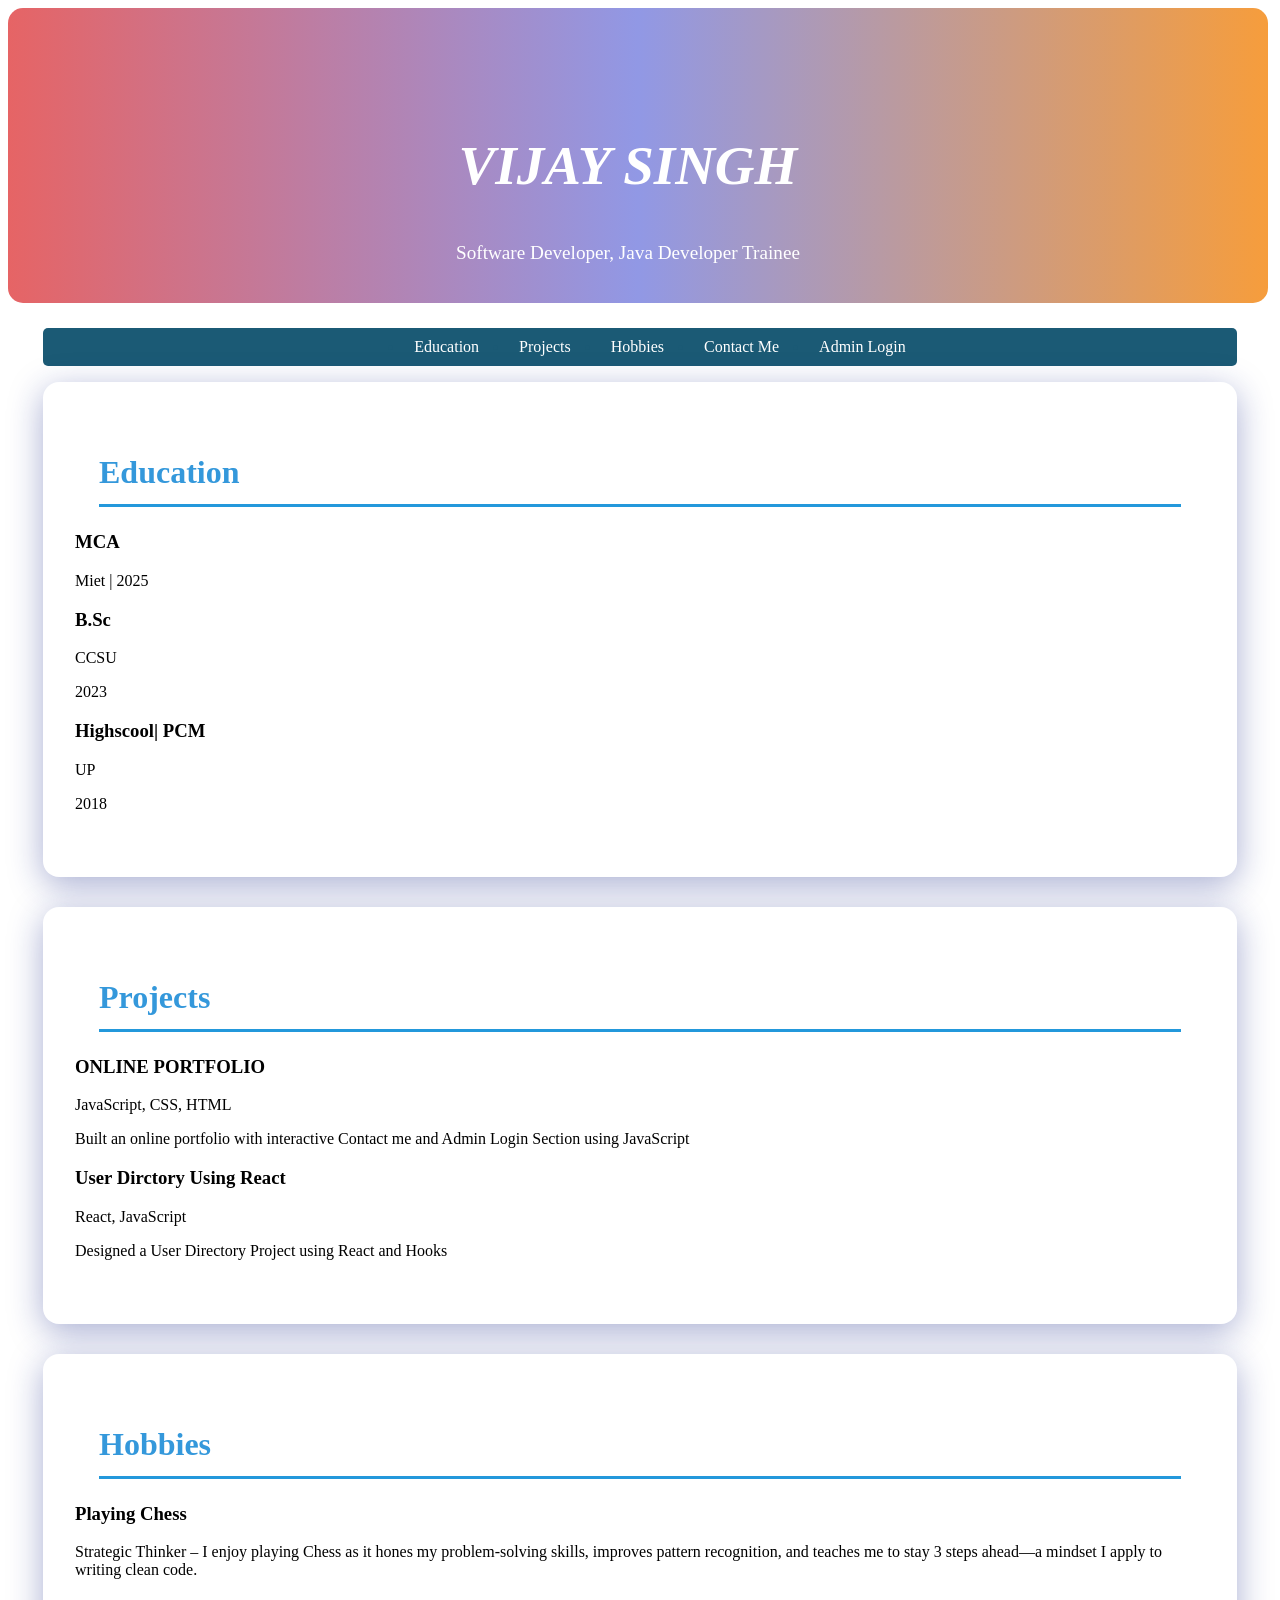
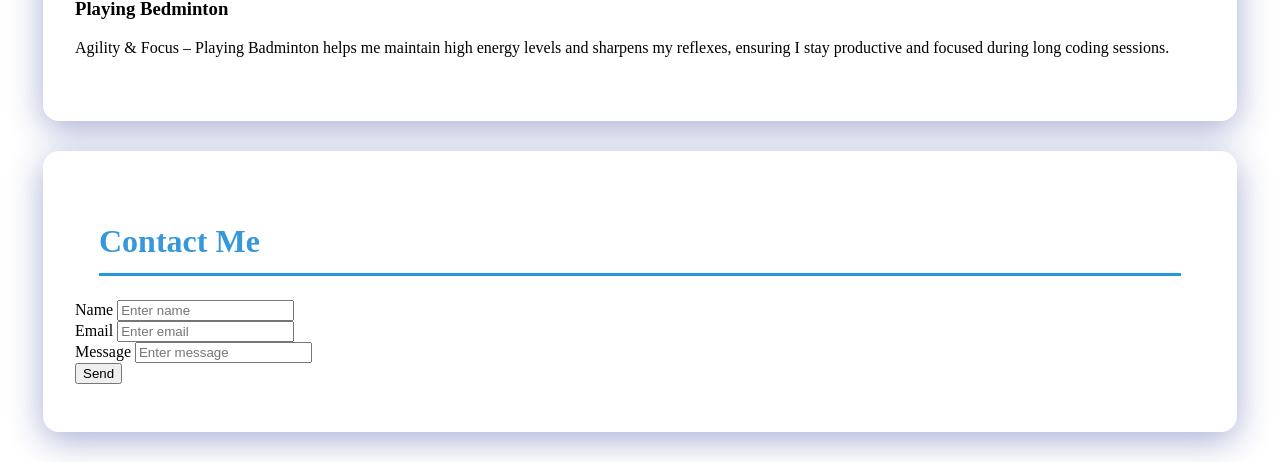
==== index.html @ 8cbf973e "Portfolio" ====
<!doctype html>
<html lang="en">
    <head>
        <meta charset="UTF-8" />
        <meta name="viewport" content="width=device-width, initial-scale=1.0" />
        <title>Document</title>

        <link rel="stylesheet" href="stylesheet.css" />
    </head>
    <body>
        <header>
            <h2>
                <i>VIJAY SINGH</i>
            </h2>
            <p>Software Developer, Java Developer Trainee</p>
        </header>
        <main>
            <nav>
                <ul>
                    <li>
                        <a href="#education">Education</a>
                    </li>
                    <li>
                        <a href="#project">Projects</a>
                    </li>
                    <li>
                        <a href="#hobbies">Hobbies</a>
                    </li>
                    <li>
                        <a href="#contact-me">Contact Me</a>
                    </li>
                    <li>
                        <a href="#admin-login" onclick="showAdminLogin()"
                            >Admin Login</a
                        >
                    </li>
                </ul>
            </nav>
             
            <section class="blocks" id="education">
                <h2 id="education2">Education</h2>
                <div class="block-item">
                    <h3>MCA</h3>
                    <p>Miet | 2025</p>
                </div>
                <div class="block-item">
                    <h3>B.Sc</h3>
                    <p>CCSU</p>
                    <p>2023</p>
                </div>
                <div class="block-item">
                    <h3>Highscool| PCM</h3>
                    <p>UP</p>
                    <p>2018</p>
                </div>
            </section>
            <section class="blocks" id="projects">
                <h2>Projects</h2>
                <div>
                    <h3>ONLINE PORTFOLIO</h3>
                    <p>JavaScript, CSS, HTML</p>
                    <p>
                        Built an online portfolio with interactive Contact me
                        and Admin Login Section using JavaScript
                    </p>
                </div>
                <div>
                    <h3>User Dirctory Using React</h3>
                    <p>React, JavaScript</p>
                    <p>
                        Designed a User Directory Project using React and Hooks
                    </p>
                </div>
            </section>
            <section class="blocks" id="">
                <h2>Hobbies</h2>
                <div>
                    <h3>Playing Chess</h3>
                    <p>
                        Strategic Thinker – I enjoy playing Chess as it hones my
                        problem-solving skills, improves pattern recognition,
                        and teaches me to stay 3 steps ahead—a mindset I apply
                        to writing clean code.
                    </p>
                </div>
                <div>
                    <h3>Playing Bedminton</h3>
                    <p>
                        Agility & Focus – Playing Badminton helps me maintain
                        high energy levels and sharpens my reflexes, ensuring I
                        stay productive and focused during long coding sessions.
                    </p>
                </div>
            </section>
            <section class="blocks" id="contact-me">
                <h2>Contact Me</h2>
                <form id="contact-form">
                    <div>
                        <label>Name</label>
                        <input type="text" id="name" placeholder="Enter name" />
                    </div>
                    <div>
                        <label>Email</label>
                        <input
                            type="text"
                            id="email"
                            placeholder="Enter email"
                        />
                    </div>
                    <div>
                        <label>Message</label>
                        <input
                            type="text"
                            id="message"
                            placeholder="Enter message"
                        />
                    </div>
                    <div>
                        <button type="submit">Send</button>
                    </div>
                </form>
            </section>
            <section class="blocks" id="admin-login">
                <h2>Admin Login</h2>
                <form id="admin-form">
                    <div>
                        <label>Username</label>
                        <input
                            type="text"
                            id="usrname"
                            placeholder="Enter Username"
                        />
                    </div>
                    <div>
                        <label>Password</label>
                        <input
                            type="password"
                            id="pswd"
                            placeholder="Enter Password"
                        />
                    </div>
                    <div>
                        <input type="submit" />
                    </div>
                </form>
            </section>
            <section class="blocks" id="user-responses">
                <div id="user-messages">
                    <h2>User Responses</h2>
                </div>
            </section>
            <!--             <script src="jscript.js"></script> -->
        </main>
    </body>
</html>
---- stylesheet.css ----
/* * {
    margin: 0;
    padding: 0;
    box-sizing: border-box;
}

body {
    width: 100%;
    overflow-x: hidden;
} */

header {
    background: linear-gradient(0.25turn, #e66465, #9198e5, #f69d3c);
    /*   background-color: #C63963; */
    text-align: center;
    padding: 80px 40px 20px 20px;
    border-radius: 15px;
    /* border-radius: 0; */
    /* width: 100%; */
    /* margin: 20px; */
    max-width: 1200px;
}

header p {
    color: #fff;
    font-size: 1.2rem;
}

header h2 {
    color: #fff;
    font-size: 55px;
}

nav {
    background-color: #1b5a75;
    border-radius: 5px;
    max-width: 1200px;
    margin-bottom: 10px;
}

/* a{
  background-color:#D0E0BF;
} */

nav ul li {
    color: #1b5a75;
}

nav ul li a {
    margin: 10px;
}

nav ul li a {
    /*   background-color:yellow; */
    color: #fff;
    text-decoration: none;
    paddding: 10px;
}

nav ul {
    display: flex;
    justify-content: center;
    list_style_type: none;
    flex-wrap: wrap;
}

nav ul li {
    margin: 10px;
}

nav ul li a:hover {
    color: #000000;
    /*   background-color: #6D8B99; */
    border-bottom: solid 2px blue;
    paddding: 5px;
}
main {
    max-width: 1200px;
    margin: 25px;
    padding: 0 10px;
}

.blocks {
    background-color: #fff;
    padding: 3rem 2rem;
    margin-bottom: 30px; /* Consistent units */
    /*   border: 2px solid ;   */
    border-radius: 16px; /* Professional curve */
    box-shadow: 0 8px 34px rgba(21, 38, 135, 0.37);
}
.blocks h2 {
    color: #3498db;
    border-bottom: 3px solid #2398db;
    font-size: 2rem;
    padding-bottom: 0.8rem;
    margin: 1.5rem;
}

.block-item {
    border: 2px solid 2398db;
}
#admin-login {
    display: none;
}
#user-responses {
    display: none;
}
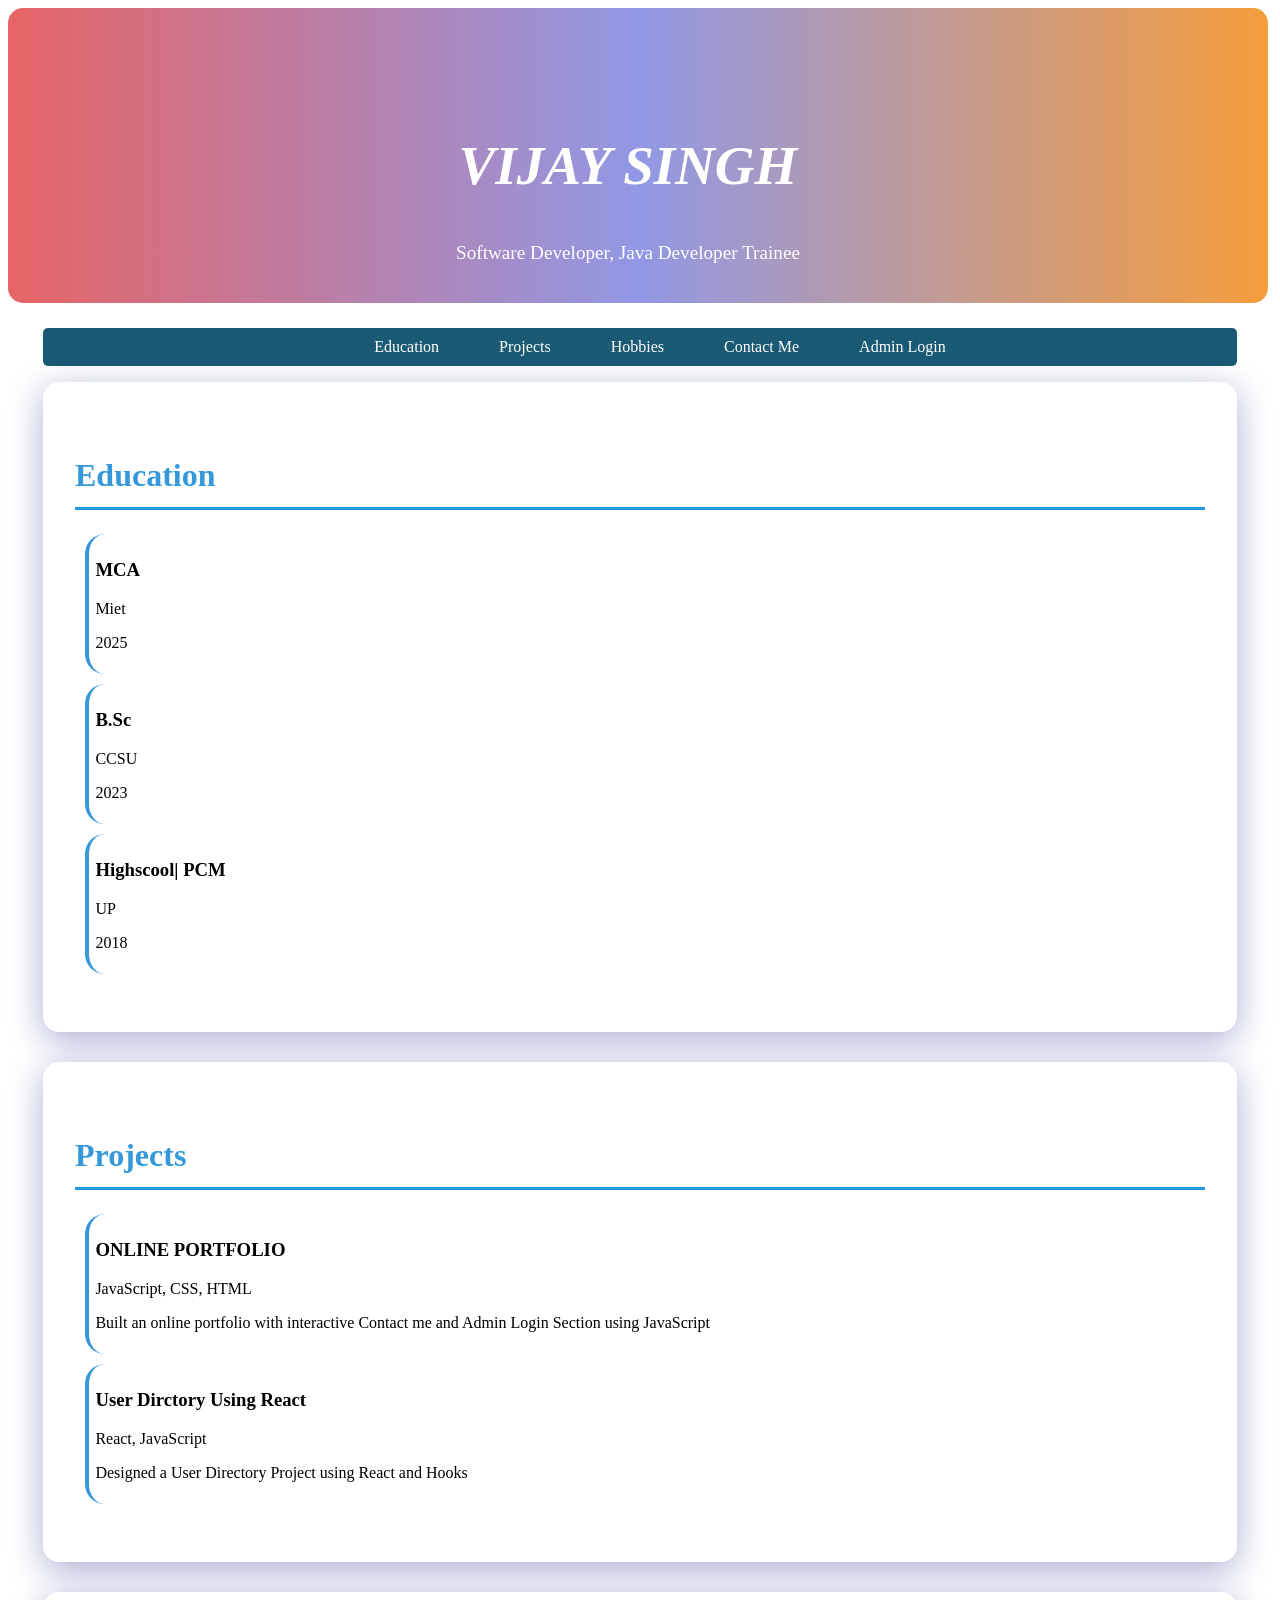
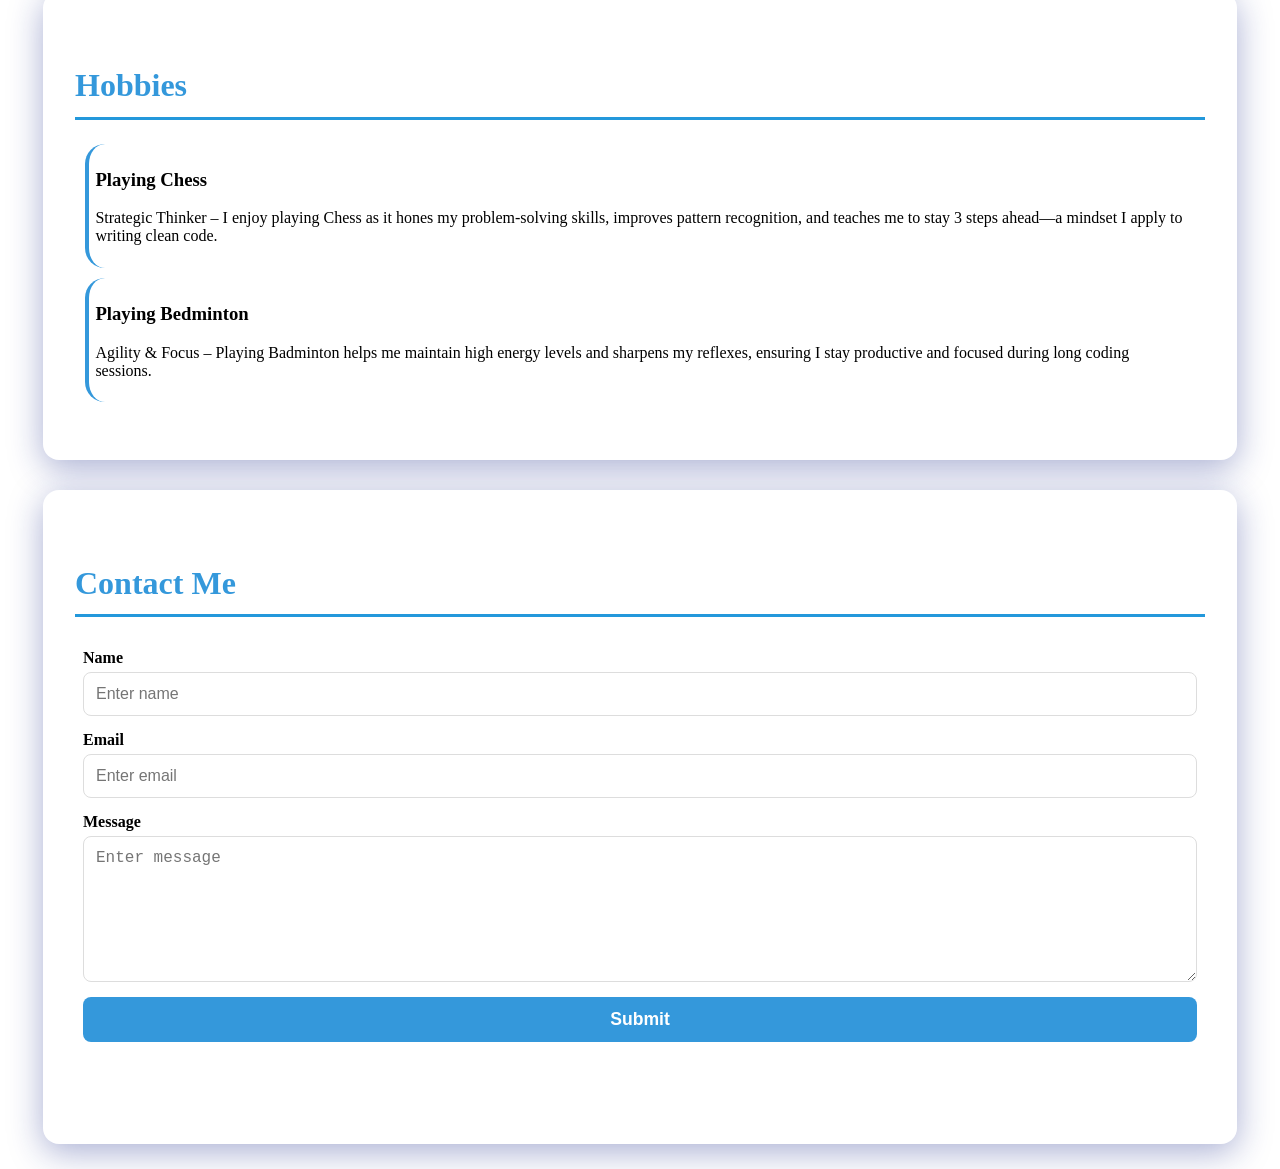
==== commit c00fce77: "uploaded" ====
--- a/index.html
+++ b/index.html
@@ -36,12 +36,13 @@
                     </li>
                 </ul>
             </nav>
-             
+
             <section class="blocks" id="education">
                 <h2 id="education2">Education</h2>
                 <div class="block-item">
                     <h3>MCA</h3>
-                    <p>Miet | 2025</p>
+                    <p>Miet</p>
+                    <p>2025</p>
                 </div>
                 <div class="block-item">
                     <h3>B.Sc</h3>
@@ -56,7 +57,7 @@
             </section>
             <section class="blocks" id="projects">
                 <h2>Projects</h2>
-                <div>
+                <div class="block-item">
                     <h3>ONLINE PORTFOLIO</h3>
                     <p>JavaScript, CSS, HTML</p>
                     <p>
@@ -64,7 +65,7 @@
                         and Admin Login Section using JavaScript
                     </p>
                 </div>
-                <div>
+                <div class="block-item">
                     <h3>User Dirctory Using React</h3>
                     <p>React, JavaScript</p>
                     <p>
@@ -74,7 +75,7 @@
             </section>
             <section class="blocks" id="">
                 <h2>Hobbies</h2>
-                <div>
+                <div class="block-item">
                     <h3>Playing Chess</h3>
                     <p>
                         Strategic Thinker – I enjoy playing Chess as it hones my
@@ -83,7 +84,7 @@
                         to writing clean code.
                     </p>
                 </div>
-                <div>
+                <div class="block-item">
                     <h3>Playing Bedminton</h3>
                     <p>
                         Agility & Focus – Playing Badminton helps me maintain
@@ -92,34 +93,57 @@
                     </p>
                 </div>
             </section>
+
+            <!-- CONTACT ME SECTION -->
             <section class="blocks" id="contact-me">
                 <h2>Contact Me</h2>
-                <form id="contact-form">
-                    <div>
+                <form
+                    action="https://formspree.io/f/xwvrogrg"
+                    method="POST"
+                    id="contact-form"
+                >
+                    <div class="form-group">
                         <label>Name</label>
-                        <input type="text" id="name" placeholder="Enter name" />
+                        <input
+                            type="text"
+                            id="name"
+                            placeholder="Enter name"
+                            required
+                        />
                     </div>
-                    <div>
+                    <div class="form-group">
                         <label>Email</label>
                         <input
-                            type="text"
+                            type="email"
+                            name="_replyto"
                             id="email"
                             placeholder="Enter email"
+                            required
                         />
                     </div>
-                    <div>
+                    <div class="form-group">
                         <label>Message</label>
+                        <textarea
+                            name="message"
+                            id="message"
+                            placeholder="Enter message"
+                            required
+                        ></textarea>
+                    </div>
+                    <div class="form-group">
                         <input
                             type="text"
-                            id="message"
-                            placeholder="Enter message"
+                            name="_gotcha"
+                            style="display: none"
                         />
-                    </div>
-                    <div>
-                        <button type="submit">Send</button>
+                        <!-- <button type="submit">Send</button> -->
+                        <button id="my-form-button">Submit</button>
+                        <p id="my-form-status"></p>
                     </div>
                 </form>
             </section>
+
+            <!-- Admin Login Section -->
             <section class="blocks" id="admin-login">
                 <h2>Admin Login</h2>
                 <form id="admin-form">
--- a/stylesheet.css
+++ b/stylesheet.css
@@ -1,14 +1,3 @@
-/* * {
-    margin: 0;
-    padding: 0;
-    box-sizing: border-box;
-}
-
-body {
-    width: 100%;
-    overflow-x: hidden;
-} */
-
 header {
     background: linear-gradient(0.25turn, #e66465, #9198e5, #f69d3c);
     /*   background-color: #C63963; */
@@ -38,10 +27,6 @@
     margin-bottom: 10px;
 }
 
-/* a{
-  background-color:#D0E0BF;
-} */
-
 nav ul li {
     color: #1b5a75;
 }
@@ -54,13 +39,13 @@
     /*   background-color:yellow; */
     color: #fff;
     text-decoration: none;
-    paddding: 10px;
+    padding: 10px;
 }
 
 nav ul {
     display: flex;
     justify-content: center;
-    list_style_type: none;
+    list-style-type: none;
     flex-wrap: wrap;
 }
 
@@ -72,7 +57,7 @@
     color: #000000;
     /*   background-color: #6D8B99; */
     border-bottom: solid 2px blue;
-    paddding: 5px;
+    padding: 5px;
 }
 main {
     max-width: 1200px;
@@ -93,11 +78,74 @@
     border-bottom: 3px solid #2398db;
     font-size: 2rem;
     padding-bottom: 0.8rem;
-    margin: 1.5rem;
+    margin-bottom: 1.5rem;
 }
 
+.blocks form{
+    margin: 0.5rem;
+}
+/*  */
+.form-group {
+    margin-bottom: 15px;
+    display: flex;
+    flex-direction: column;
+}
+
+.form-group label {
+    margin-bottom: 5px;
+    font-weight: bold;
+    /* color: #0d0d0d; */
+}
+
+input, textarea {
+    padding: 12px;
+    border: 1px solid #ddd;
+    border-radius: 8px;
+    font-size: 1rem;
+}
+
+textarea {
+    height: 120px;
+    resize: vertical;
+}
+
+button {
+    background-color: #3498db;
+    color: white;
+    padding: 12px 20px;
+    border: none;
+    border-radius: 8px;
+    cursor: pointer;
+    font-size: 1.1rem;
+    font-weight: bold;
+    
+}
+
+button:hover {
+    background-color: #1b5a75;
+}
+
+#my-form-status {
+    margin-top: 15px;
+    text-align: center;
+    font-weight: bold;
+}
+/*  */
+#contact-me{
+    margin-bottom: 15px;
+    display: flex;
+    flex-direction: column;
+}
 .block-item {
-    border: 2px solid 2398db;
+    border-left: 4px solid #3498db;
+    border-radius: 20px;
+    margin: 10px;
+    padding: 0.4rem;
+}
+.block-item:hover {
+    transform: translateX(40px);
+    border-left: 4px solid #9498db;
+    box-shadow: 0 8px 32px rgba(31, 38, 135, 0.37);
 }
 #admin-login {
     display: none;
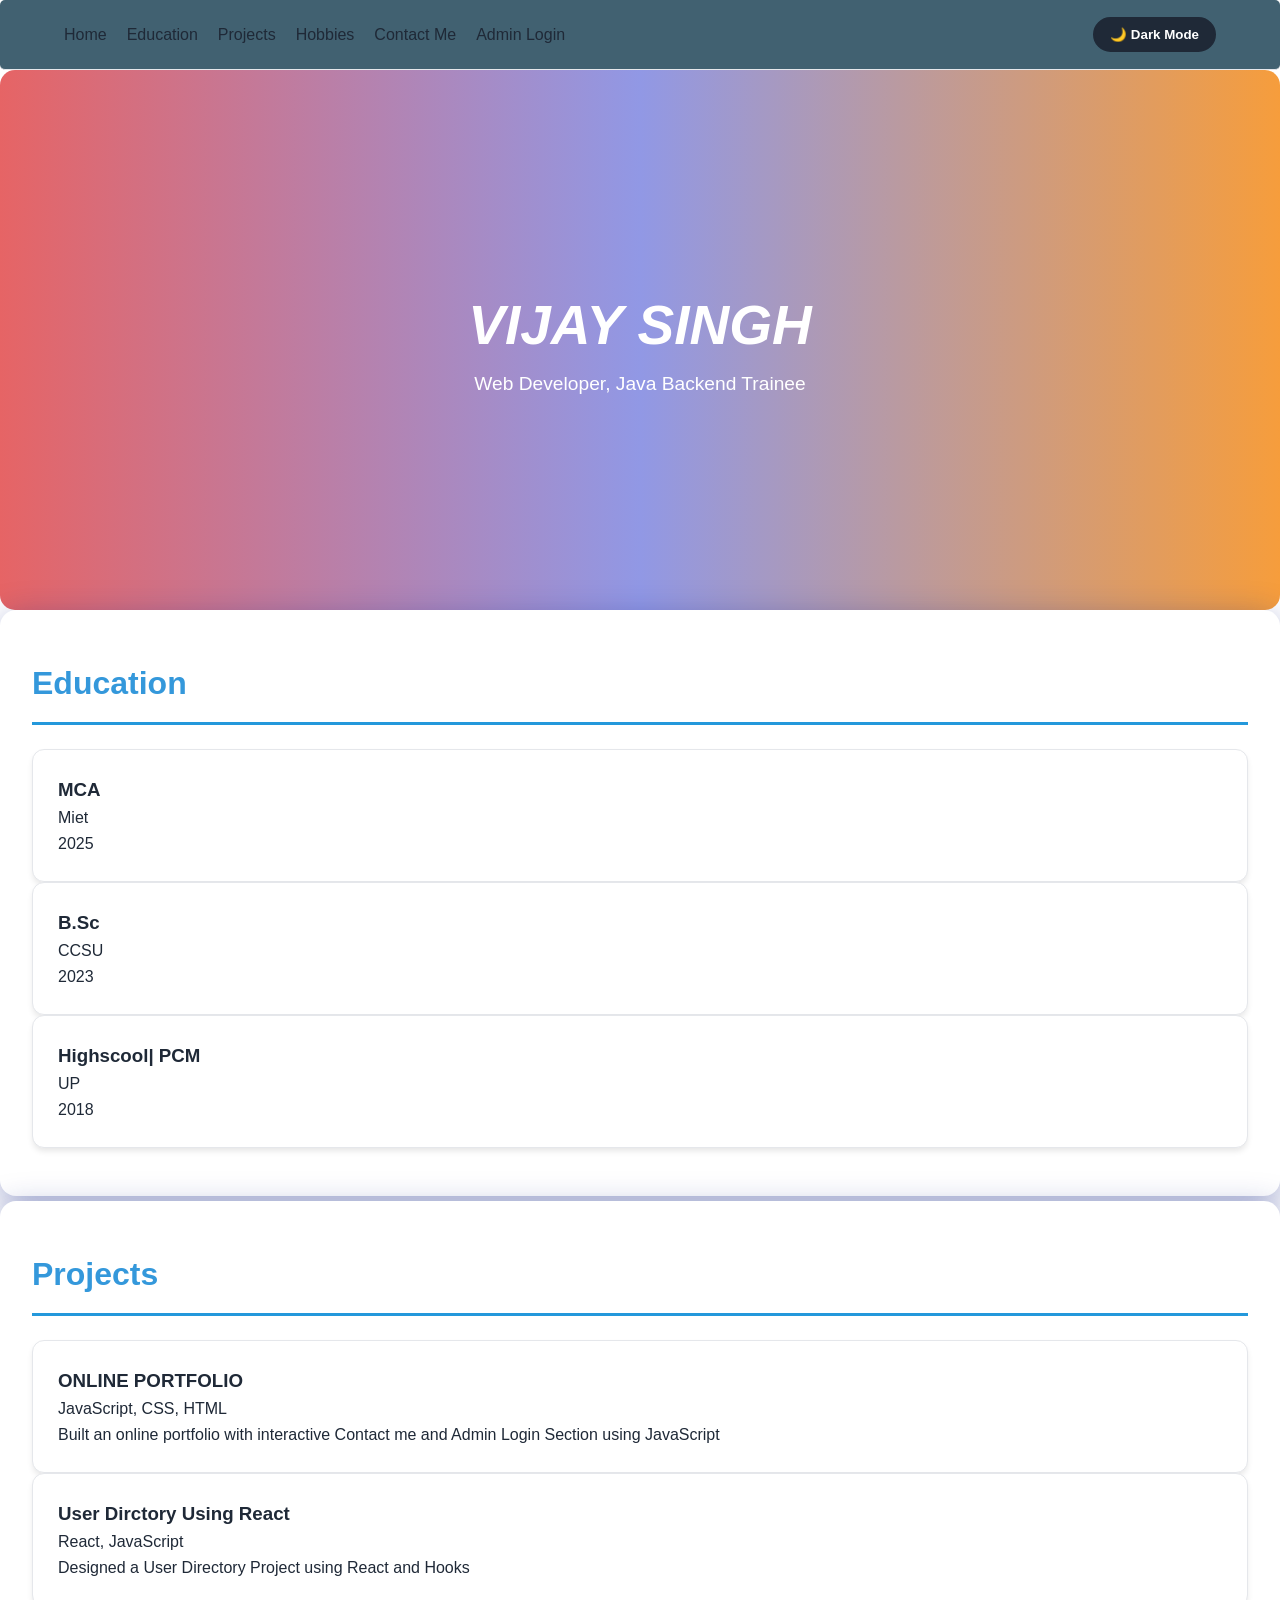
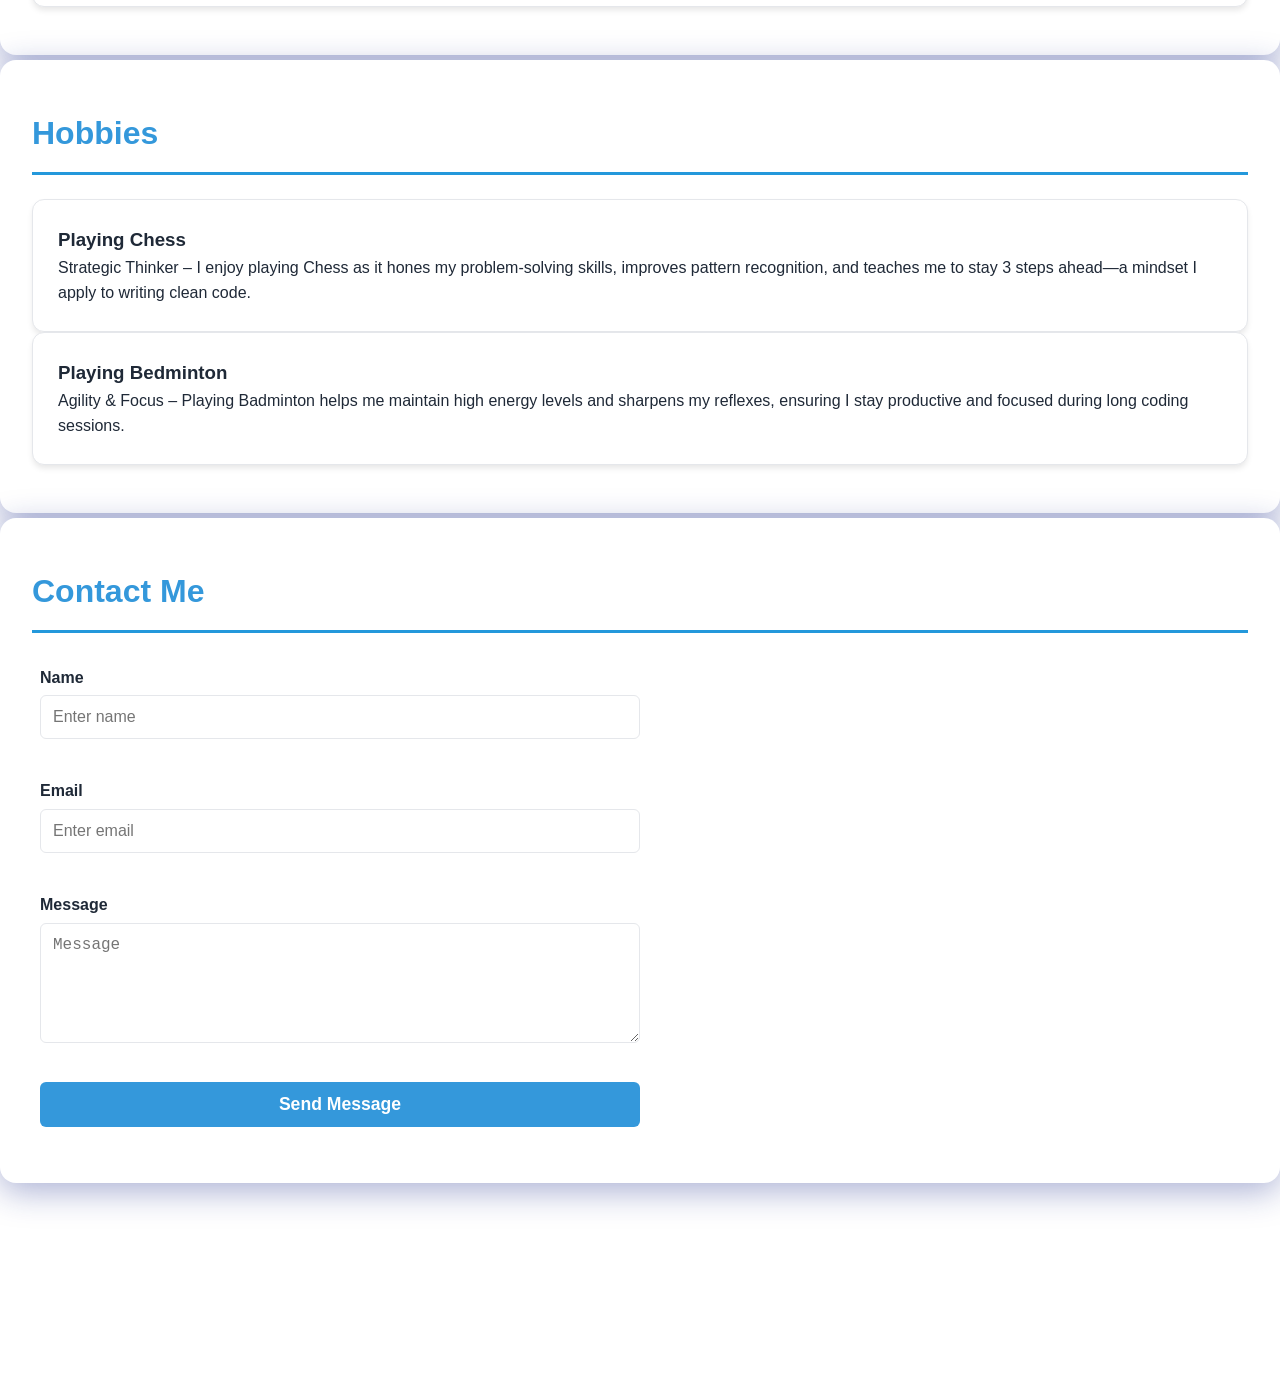
==== commit e5d55852: "Updated porfolio" ====
--- a/index.html
+++ b/index.html
@@ -1,42 +1,40 @@
-<!doctype html>
-<html lang="en">
+<html>
     <head>
-        <meta charset="UTF-8" />
-        <meta name="viewport" content="width=device-width, initial-scale=1.0" />
-        <title>Document</title>
-
         <link rel="stylesheet" href="stylesheet.css" />
     </head>
     <body>
-        <header>
+        <nav class="navbar">
+            <ul>
+                <li>
+                    <a href="#home">Home</a>
+                </li>
+                <li>
+                    <a href="#education">Education</a>
+                </li>
+                <li>
+                    <a href="#projects">Projects</a>
+                </li>
+                <li>
+                    <a href="#hobbies">Hobbies</a>
+                </li>
+                <li>
+                    <a href="#contact-me">Contact Me</a>
+                </li>
+                <li>
+                    <a href="#admin-login" onclick="showAdminLogin()"
+                        >Admin Login</a
+                    >
+                </li>
+            </ul>
+            <button id="theme-toggle">Toggle Mode</button>
+        </nav>
+        <header id="home">
             <h2>
                 <i>VIJAY SINGH</i>
             </h2>
-            <p>Software Developer, Java Developer Trainee</p>
+            <p>Web Developer, Java Backend Trainee</p>
         </header>
         <main>
-            <nav>
-                <ul>
-                    <li>
-                        <a href="#education">Education</a>
-                    </li>
-                    <li>
-                        <a href="#project">Projects</a>
-                    </li>
-                    <li>
-                        <a href="#hobbies">Hobbies</a>
-                    </li>
-                    <li>
-                        <a href="#contact-me">Contact Me</a>
-                    </li>
-                    <li>
-                        <a href="#admin-login" onclick="showAdminLogin()"
-                            >Admin Login</a
-                        >
-                    </li>
-                </ul>
-            </nav>
-
             <section class="blocks" id="education">
                 <h2 id="education2">Education</h2>
                 <div class="block-item">
@@ -55,6 +53,7 @@
                     <p>2018</p>
                 </div>
             </section>
+
             <section class="blocks" id="projects">
                 <h2>Projects</h2>
                 <div class="block-item">
@@ -73,7 +72,8 @@
                     </p>
                 </div>
             </section>
-            <section class="blocks" id="">
+
+            <section class="blocks" id="hobbies">
                 <h2>Hobbies</h2>
                 <div class="block-item">
                     <h3>Playing Chess</h3>
@@ -94,16 +94,11 @@
                 </div>
             </section>
 
-            <!-- CONTACT ME SECTION -->
             <section class="blocks" id="contact-me">
                 <h2>Contact Me</h2>
-                <form
-                    action="https://formspree.io/f/xwvrogrg"
-                    method="POST"
-                    id="contact-form"
-                >
+                <form id="contact-form">
                     <div class="form-group">
-                        <label>Name</label>
+                        <label for="name">Name</label>
                         <input
                             type="text"
                             id="name"
@@ -111,69 +106,76 @@
                             required
                         />
                     </div>
+
                     <div class="form-group">
-                        <label>Email</label>
+                        <label for="email">Email</label>
                         <input
-                            type="email"
-                            name="_replyto"
+                            type="text"
                             id="email"
                             placeholder="Enter email"
                             required
                         />
+                        <span id="email-error" style="color: red"></span>
                     </div>
+
                     <div class="form-group">
-                        <label>Message</label>
-                        <textarea
-                            name="message"
-                            id="message"
-                            placeholder="Enter message"
-                            required
-                        ></textarea>
+                        <label for="message">Message</label>
+                        <textarea id="message" placeholder="Message"></textarea>
                     </div>
-                    <div class="form-group">
-                        <input
-                            type="text"
-                            name="_gotcha"
-                            style="display: none"
-                        />
-                        <!-- <button type="submit">Send</button> -->
-                        <button id="my-form-button">Submit</button>
-                        <p id="my-form-status"></p>
-                    </div>
+
+                    <button type="submit">Send Message</button>
                 </form>
             </section>
-
-            <!-- Admin Login Section -->
             <section class="blocks" id="admin-login">
-                <h2>Admin Login</h2>
-                <form id="admin-form">
-                    <div>
-                        <label>Username</label>
-                        <input
-                            type="text"
-                            id="usrname"
-                            placeholder="Enter Username"
-                        />
-                    </div>
-                    <div>
-                        <label>Password</label>
-                        <input
-                            type="password"
-                            id="pswd"
-                            placeholder="Enter Password"
-                        />
-                    </div>
-                    <div>
-                        <input type="submit" />
-                    </div>
-                </form>
+                <div id="login-container">
+                    <h2>Admin Login</h2>
+                    <form id="admin-form">
+                        <div>
+                            <label>Username</label>
+                            <input
+                                type="text"
+                                id="usrname"
+                                placeholder="Enter Username"
+                            />
+                        </div>
+                        <div>
+                            <label>Password</label>
+                            <input
+                                type="password"
+                                id="pswd"
+                                placeholder="Enter Password"
+                            />
+                        </div>
+                        <div>
+                            <button type="submit">Login</button>
+                        </div>
+                    </form>
+                </div>
             </section>
             <section class="blocks" id="user-responses">
                 <div id="user-messages">
                     <h2>User Responses</h2>
+                    <div id="messages-list"></div>
+                    <button id="logout-btn">Logout</button>
                 </div>
             </section>
-            <!--             <script src="jscript.js"></script> -->
+            <script src="index.js"></script>
         </main>
+        <footer class="footer">
+            <div class="footer-content">
+                <p>&copy; 2026 Vijay Singh. All Rights Reserved.</p>
+                <div class="social-links">
+                    <a
+                        href="https://www.linkedin.com/in/vijaysinghalien/"
+                        target="_blank"
+                        >LinkedIn</a
+                    >
+                    <a href="https://github.com/VSRAWAT2002" target="_blank"
+                        >GitHub</a
+                    >
+                    <a href="mailto:vijaysingh.rawat2002@gmail.com">Email Me</a>
+                </div>
+            </div>
+        </footer>
     </body>
 </html>
--- a/stylesheet.css
+++ b/stylesheet.css
@@ -1,78 +1,138 @@
+:root {
+    --primary: #2563eb;
+    --bg-color: #ffffff;
+    --text-color: #1f2937;
+    --section-bg: #f9fafb;
+    --card-bg: #ffffff;
+    --border: #e5e7eb;
+    --nav-height: 70px;
+}
+
+[data-theme="dark"] {
+    --bg-color: #111827;
+    --text-color: #f3f4f6;
+    --section-bg: #1f2937;
+    --card-bg: #374151;
+    --border: #4b5563;
+}
+
+* {
+    margin: 0;
+    padding: 0;
+    box-sizing: border-box;
+}
+
+html {
+    scroll-behavior: smooth;
+}
+
+body {
+    font-family: "Segoe UI", Tahoma, Geneva, Verdana, sans-serif;
+    line-height: 1.6;
+    background-color: var(--bg-color);
+    color: var(--text-color);
+    transition:
+        background 0.3s,
+        color 0.3s;
+}
+.navbar {
+    display: flex;
+    justify-content: space-between;
+    align-items: center;
+    padding: 0 5%;
+    height: var(--nav-height);
+    background: var(--bg-color);
+    border-bottom: 1px solid var(--border);
+    position: sticky;
+    top: 0;
+    z-index: 1000;
+    background-color: #416171;
+    border-radius: 5px;
+    /* margin-bottom: 10px; */
+}
+/* .navbar ul li {
+    color: #1b5a75;
+} */
+
+.navbar ul {
+    display: flex;
+    justify-content: center;
+    list-style: none;
+    flex-wrap: wrap;
+    gap: 20px;
+}
+.navbar a {
+    text-decoration: none;
+    color: var(--text-color);
+    font-weight: 500;
+    transition: color 0.3s;
+    /* padding: 10px; */
+}
+
+.navbar a:hover {
+    color: var(--primary);
+    background-color: #6D8B99; 
+    border-bottom: solid 2px blue;
+    /* padding: 5px; */
+}
+
+#theme-toggle {
+    padding: 8px 15px;
+    cursor: pointer;
+    border-radius: 20px;
+    font-weight: bold;
+    border: 1px solid var(--primary);
+    background-color: var(--text-color); 
+    color: var(--bg-color);
+    border: 2px solid var(--text-color);
+    transition: all 0.3s ease;
+}
+#theme-toggle:hover {
+    opacity: 0.8;
+    transform: translateY(-2px);
+}
+[data-theme="dark"] #theme-toggle {
+    box-shadow: 0 0 10px rgba(255, 255, 255, 0.1);
+}
 header {
+    height: 60vh;
+    display: flex;
+    flex-direction: column;
+    justify-content: center;
+    align-items: center;
+    text-align: center;
+    /* padding: 80px 40px 20px 20px; */
+    /* max-width: 1200px; */
+    border-radius: 15px;
+
     background: linear-gradient(0.25turn, #e66465, #9198e5, #f69d3c);
-    /*   background-color: #C63963; */
-    text-align: center;
-    padding: 80px 40px 20px 20px;
-    border-radius: 15px;
-    /* border-radius: 0; */
-    /* width: 100%; */
-    /* margin: 20px; */
-    max-width: 1200px;
-}
-
+
+    /* background: var(--section-bg); */
+}
+header h2 {
+    color: #fff;
+    font-size: 55px;
+}
 header p {
     color: #fff;
     font-size: 1.2rem;
 }
 
-header h2 {
-    color: #fff;
-    font-size: 55px;
-}
-
-nav {
-    background-color: #1b5a75;
-    border-radius: 5px;
-    max-width: 1200px;
-    margin-bottom: 10px;
-}
-
-nav ul li {
-    color: #1b5a75;
-}
-
-nav ul li a {
-    margin: 10px;
-}
-
-nav ul li a {
-    /*   background-color:yellow; */
-    color: #fff;
-    text-decoration: none;
-    padding: 10px;
-}
-
-nav ul {
-    display: flex;
-    justify-content: center;
-    list-style-type: none;
-    flex-wrap: wrap;
-}
-
-nav ul li {
-    margin: 10px;
-}
-
-nav ul li a:hover {
-    color: #000000;
-    /*   background-color: #6D8B99; */
-    border-bottom: solid 2px blue;
-    padding: 5px;
-}
-main {
+/* main {
     max-width: 1200px;
     margin: 25px;
     padding: 0 10px;
-}
+} */
 
 .blocks {
-    background-color: #fff;
+    background-color: var(--card-bg);
     padding: 3rem 2rem;
-    margin-bottom: 30px; /* Consistent units */
-    /*   border: 2px solid ;   */
+    margin-bottom: 5px; /* Consistent units */
     border-radius: 16px; /* Professional curve */
     box-shadow: 0 8px 34px rgba(21, 38, 135, 0.37);
-}
+    transition: background-color 0.3s ease;
+}
+
 .blocks h2 {
     color: #3498db;
     border-bottom: 3px solid #2398db;
@@ -80,76 +140,144 @@
     padding-bottom: 0.8rem;
     margin-bottom: 1.5rem;
 }
-
 .blocks form{
     margin: 0.5rem;
 }
-/*  */
 .form-group {
-    margin-bottom: 15px;
-    display: flex;
-    flex-direction: column;
-}
-
+    margin-bottom: 1.5rem;
+    display: flex;
+    flex-direction: column;
+    /* align-items: flex-start; */
+}
 .form-group label {
     margin-bottom: 5px;
     font-weight: bold;
     /* color: #0d0d0d; */
 }
 
-input, textarea {
+
+ 
+.grid-container {
+    display: grid;
+    grid-template-columns: repeat(auto-fit, minmax(300px, 1fr));
+    gap: 20px;
+    margin-top: 20px;
+}
+
+ 
+.block-item{
+    background: var(--card-bg);
+    padding: 25px;
+    border-radius: 12px;
+    /* border-left: 4px solid #3498db; */
+    border: 1px solid var(--border);
+    box-shadow: 0 4px 6px -1px rgba(0, 0, 0, 0.1);
+}
+
+ .block-item:hover {
+    transform: translateX(40px);
+    border-left: 4px solid #9498db;
+    box-shadow: 0 8px 32px rgba(31, 38, 135, 0.37);
+}
+
+
+form {
+    max-width: 600px;
+    margin: auto;
+    display: flex;
+    flex-direction: column;
+    gap: 15px;
+}
+
+input,
+textarea {
     padding: 12px;
-    border: 1px solid #ddd;
-    border-radius: 8px;
+    border: 1px solid var(--border);
+    border-radius: 6px;
+    background: var(--card-bg);
+    color: var(--text-color);
     font-size: 1rem;
-}
-
+    
+}
 textarea {
     height: 120px;
     resize: vertical;
 }
 
-button {
+button[type="submit"] {
+    background: var(--primary);
     background-color: #3498db;
     color: white;
-    padding: 12px 20px;
+    padding: 12px;
     border: none;
-    border-radius: 8px;
+    border-radius: 6px;
     cursor: pointer;
     font-size: 1.1rem;
     font-weight: bold;
-    
-}
-
+}
 button:hover {
     background-color: #1b5a75;
 }
-
 #my-form-status {
     margin-top: 15px;
     text-align: center;
     font-weight: bold;
 }
-/*  */
 #contact-me{
     margin-bottom: 15px;
     display: flex;
     flex-direction: column;
 }
-.block-item {
-    border-left: 4px solid #3498db;
-    border-radius: 20px;
-    margin: 10px;
-    padding: 0.4rem;
-}
-.block-item:hover {
-    transform: translateX(40px);
-    border-left: 4px solid #9498db;
-    box-shadow: 0 8px 32px rgba(31, 38, 135, 0.37);
-}
+
+
 #admin-login {
     display: none;
 }
+
+.hidden {
+    display: none !important;
+}
 #user-responses {
     display: none;
 }
+.footer {
+    background-color: var(--nav-bg); 
+    color: #ffffff;
+    padding: 40px 20px;
+    margin-top: 50px;
+    width: 100%;
+    text-align: center;
+}
+
+.footer-content {
+    max-width: 1200px;
+    margin: 0 auto;
+    display: flex;
+    flex-direction: column;
+    gap: 15px;
+}
+
+.social-links {
+    display: flex;
+    justify-content: center;
+    gap: 20px;
+}
+
+.social-links a {
+    color: #ffffff;
+    text-decoration: none;
+    font-size: 0.9rem;
+    opacity: 0.8;
+    transition: opacity 0.3s, transform 0.3s;
+}
+
+.social-links a:hover {
+    opacity: 1;
+    transform: translateY(-3px);
+    text-decoration: underline;
+}
+
+[data-theme="dark"] .footer {
+    background-color: #0f172a; 
+    border-top: 1px solid var(--border);
+}
